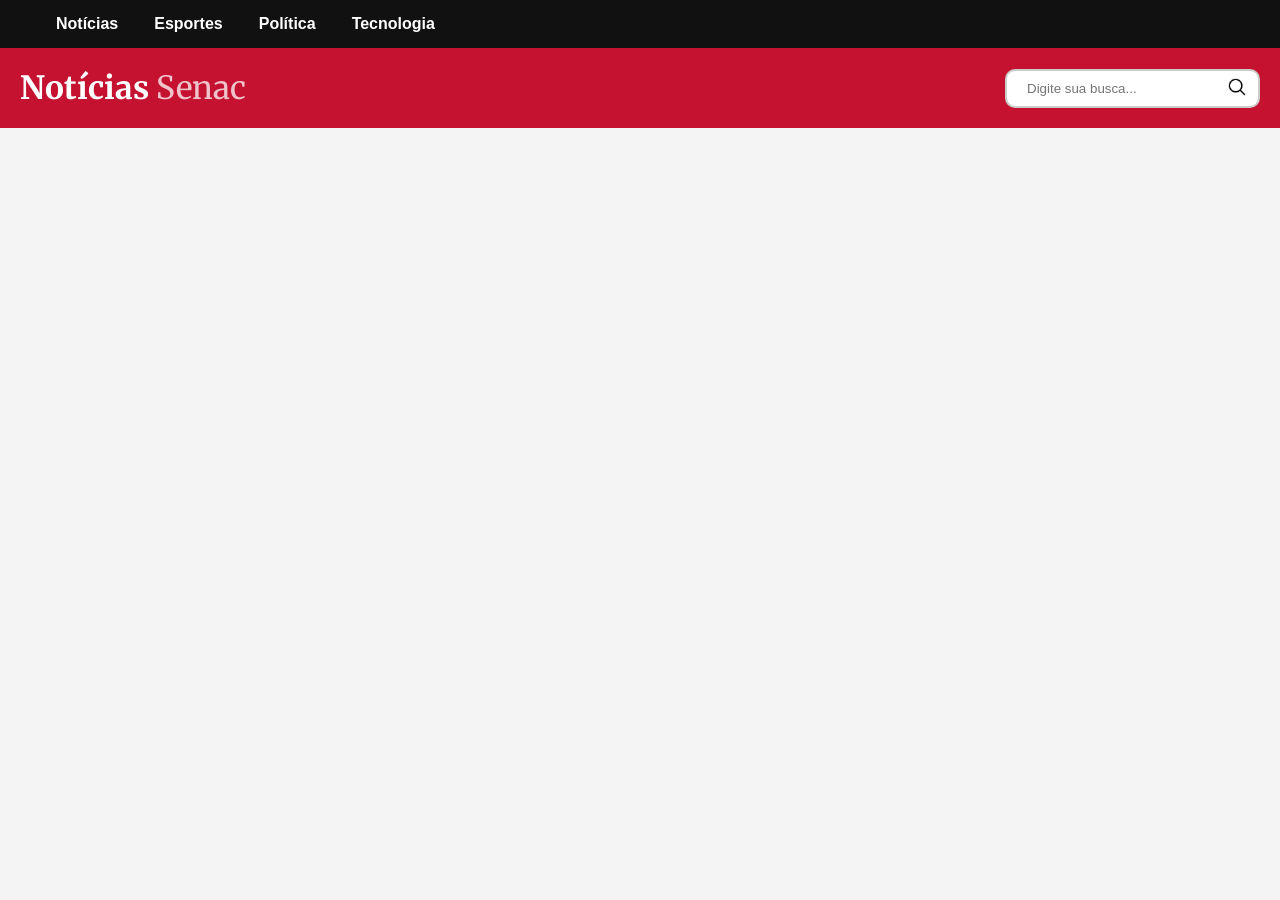
==== index.html @ e5402683 "feat: adiciona header, nav e formulário de busca" ====
<!DOCTYPE html>
<html lang="pt-BR">

<head>
    <meta charset="UTF-8">
    <meta name="viewport" content="width=device-width, initial-scale=1.0">
    <title>Notícias Senac</title>
    <link rel="stylesheet" href="styles/style.css">
    <link rel="preconnect" href="https://fonts.googleapis.com">
    <link rel="preconnect" href="https://fonts.gstatic.com" crossorigin>
    <link
        href="https://fonts.googleapis.com/css2?family=Merriweather:wght@400;700;900&family=Source+Sans+3:wght@400;600&display=swap"
        rel="stylesheet">
</head>

<body>
    <nav aria-label="Navegação principal">
        <ul>
            <li><a href="#">Notícias</a></li>
            <li><a href="#">Esportes</a></li>
            <li><a href="#">Política</a></li>
            <li><a href="#">Tecnologia</a></li>
        </ul>
    </nav>

    <header>
        <h1>Notícias <span>Senac</span></h1>
        <form role="search" aria-label="Buscar notícias">
            <label for="busca">Buscar Notícias</label>
            <input type="search" 
            id="busca" 
            name="busca" 
            placeholder="Digite sua busca..." 
            required 
            autocomplete="off"
            >
            <button>
                <img src="imagens/lupa.png" alt="Ícone de lupa">
            </button>
        </form>
    </header>
</body>

</html>
---- styles/style.css ----
*{
    padding: 0px;
    margin: 0px;
    font-family: 'Inter', sans-serif;
}

body{
    background-color: #F4F4F4;
}

nav{
    background-color: #111;
    padding: 15px 40px;
}

nav a{
    color: white;
    text-decoration: none;
    padding: 10px 16px;
    font-size: 16px;
    font-weight: 600;
    transition: 0.2 ease;
}

nav a:hover{
    background-color: #C41230;
    border-radius: 10px;
}

nav ul{
    display: flex;
    gap: 4px;
    list-style: none;
}

header{
    background-color: #C41230;
    color: white;
    padding: 20px;
    display: flex;
    align-items: center;
    justify-content: space-between;
    
}

header h1{
    font-family: 'Merriweather', Georgia, serif;
}

header h1 span {
    color: rgba(255,255,255,0.75);
    font-weight: 400;
    font-family: 'Merriweather', Georgia, serif;
    
}

header form{
    display: flex;
    align-items: center;
    gap: 0px;
}

header form label{
    width: 1px;
    height: 1px;
    overflow: hidden;
    clip: rect(0,0,0,0);
}

header form input{
    border-radius: 10px 0 0 10px;
    padding: 10px 20px;
    border: 2px solid #ccc;
    margin: 0px;
    border-right: none;
    outline: none;
    
}

header form button img{
    width: 22px;
}

header form button{
    background-color: white;
    border: 2px solid #ccc;
    border-left: none;
    border-radius: 0 10px 10px 0;
    padding: 5px 10px;
    cursor: pointer;
}
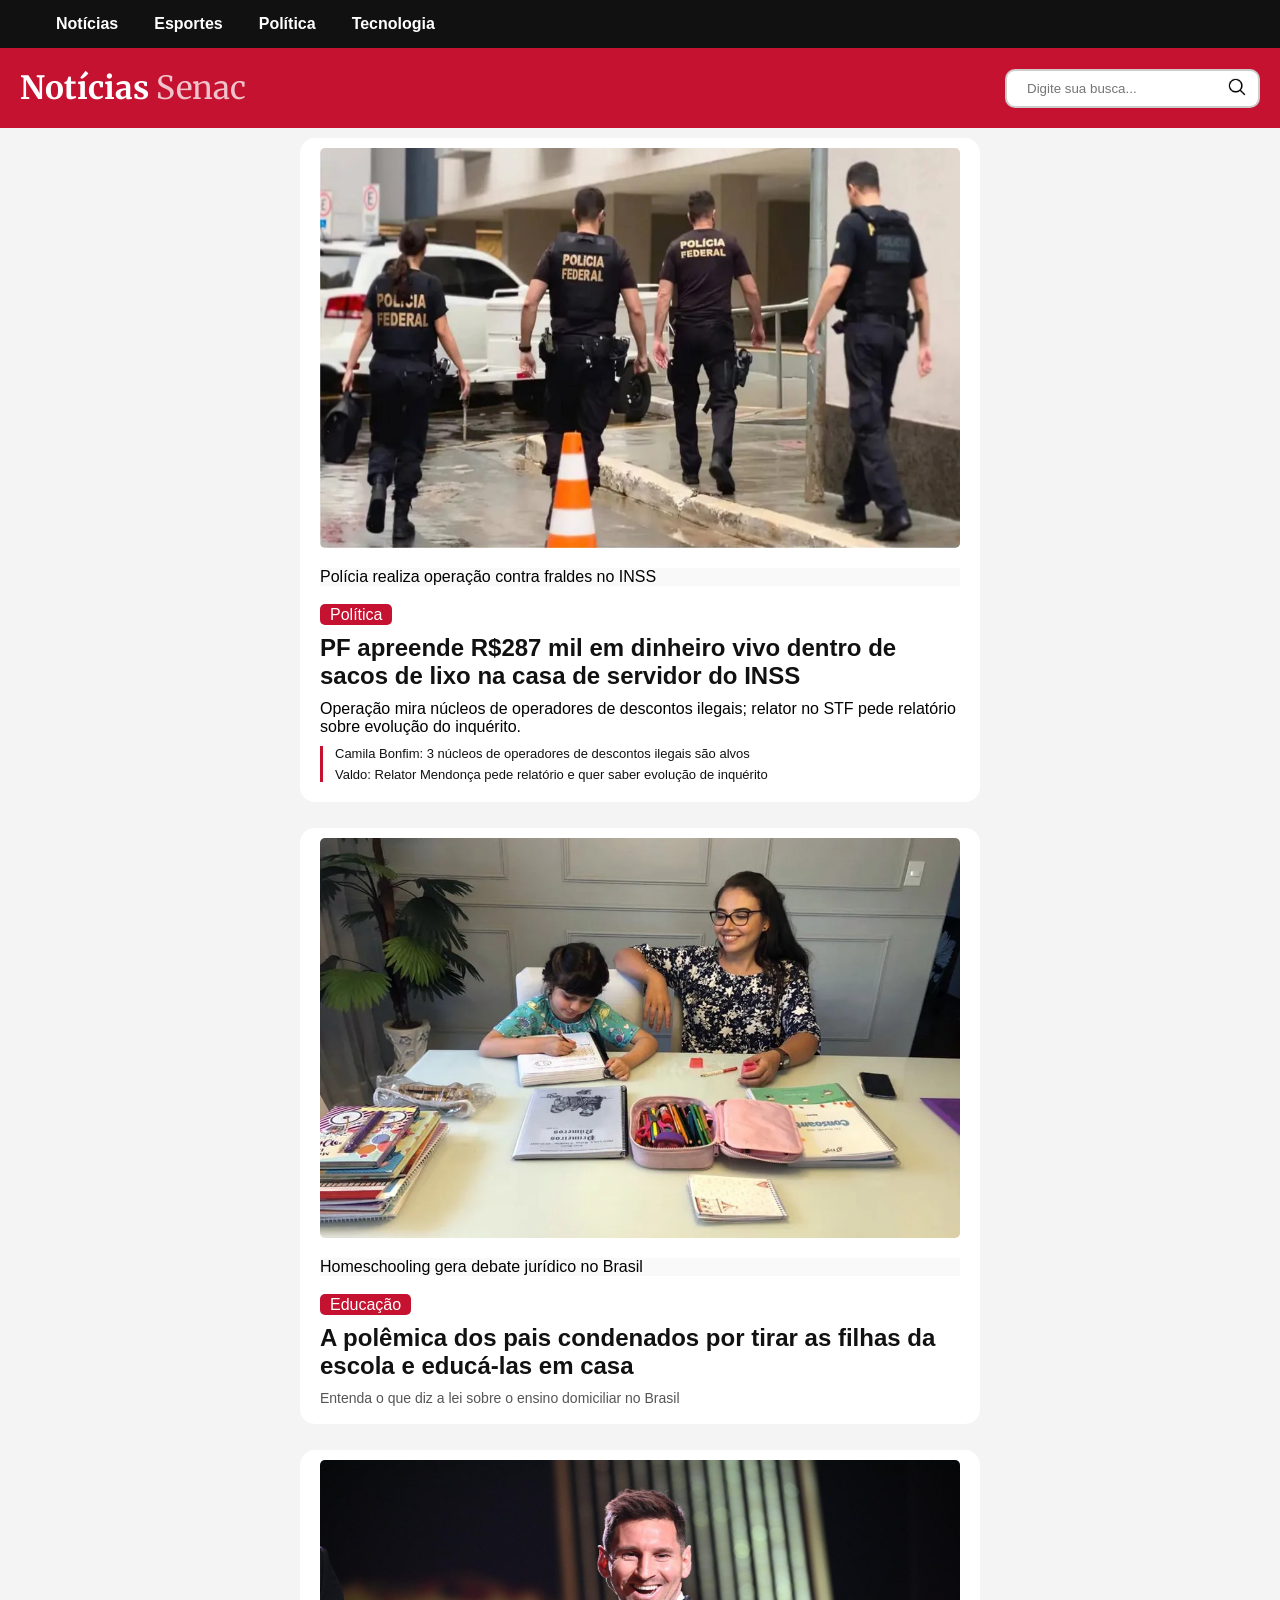
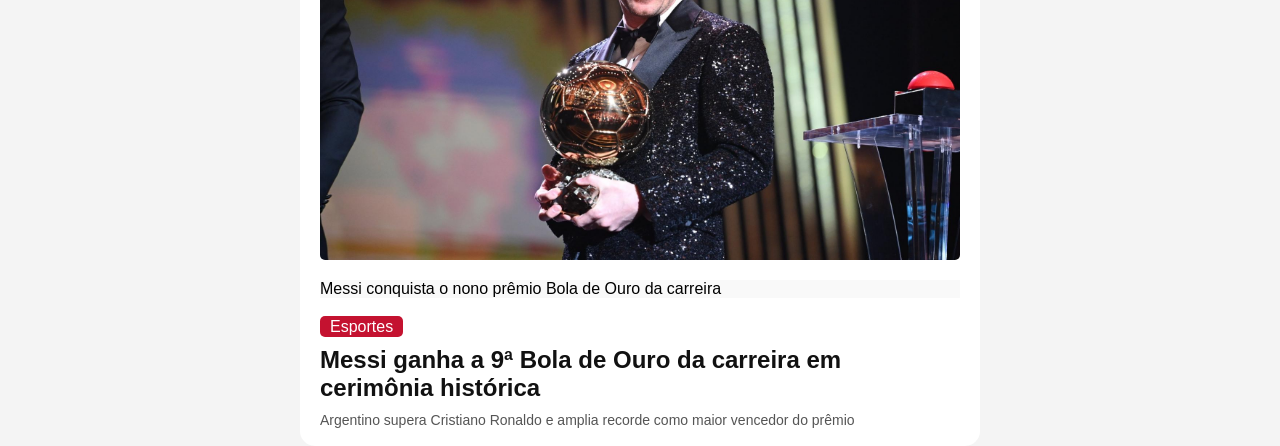
==== commit 9834dc92: "Adiciona sections e articles da página inicial" ====
--- a/index.html
+++ b/index.html
@@ -27,18 +27,65 @@
         <h1>Notícias <span>Senac</span></h1>
         <form role="search" aria-label="Buscar notícias">
             <label for="busca">Buscar Notícias</label>
-            <input type="search" 
-            id="busca" 
-            name="busca" 
-            placeholder="Digite sua busca..." 
-            required 
-            autocomplete="off"
-            >
+            <input type="search" id="busca" name="busca" placeholder="Digite sua busca..." required autocomplete="off">
             <button>
-                <img src="imagens/lupa.png" alt="Ícone de lupa">
+                <img src="imagens/lupa.png" alt="">
             </button>
         </form>
     </header>
+    <main>
+        <section aria-label="Principais notícias">
+            <article class="card-principal">
+                <figure>
+                    <img src="imagens/policia-federal.jpeg" alt="Sacos de lixo com dinheiro apreendido pela Polícia Federal em operação no INSS">
+                    <figcaption>Polícia realiza operação contra fraldes no INSS</figcaption>
+                </figure>
+                <div class="card-conteudo">
+                    <span class="categoria">Política</span>
+                    <h2>
+                        <a href="#">PF apreende R$287 mil em dinheiro vivo dentro de sacos de lixo na casa de servidor
+                            do INSS</a>
+                    </h2>
+                    <p>Operação mira núcleos de operadores de descontos ilegais; relator no STF pede relatório sobre
+                        evolução do inquérito.</p>
+                    <ul>
+                        <li>
+                            <a href="">Camila Bonfim: 3 núcleos de operadores de descontos ilegais são alvos</a>
+                        </li>
+                        <li>
+                            <a href="#">Valdo: Relator Mendonça pede relatório e quer saber evolução de inquérito</a>
+                        </li>
+                    </ul>
+                </div>
+            </article>
+            <article class="card-principal">
+                <figure>
+                    <img src="imagens/foto-homeschooling.jpeg" alt="Criança estudando em casa com livros na mesa e um responsável ao lado">
+                    <figcaption>Homeschooling gera debate jurídico no Brasil</figcaption>
+                </figure>
+                <div class="card-conteudo">
+                    <span class="categoria">Educação</span>
+                    <h2>
+                        <a href="#">A polêmica dos pais condenados por tirar as filhas da escola e educá-las em casa</a>
+                    </h2>
+                    <h3>Entenda o que diz a lei sobre o ensino domiciliar no Brasil</h3>
+                </div>
+            </article>
+            <article class="card-principal">
+                <figure>
+                    <img src="imagens/messi.jpg" alt="Messi erguendo a taça da Bola de Ouro pela nona vez">
+                    <figcaption>Messi conquista o nono prêmio Bola de Ouro da carreira</figcaption>
+                </figure>
+                <div class="card-conteudo">
+                    <span class="categoria">Esportes</span>
+                    <h2>
+                        <a href="#">Messi ganha a 9ª Bola de Ouro da carreira em cerimônia histórica</a>
+                    </h2>
+                    <h3>Argentino supera Cristiano Ronaldo e amplia recorde como maior vencedor do prêmio</h3>
+                </div>
+            </article>
+        </section>
+    </main>
 </body>
 
 </html>
--- a/styles/style.css
+++ b/styles/style.css
@@ -19,7 +19,7 @@
     padding: 10px 16px;
     font-size: 16px;
     font-weight: 600;
-    transition: 0.2 ease;
+    transition: 0.2s ease;
 }
 
 nav a:hover{
@@ -88,4 +88,84 @@
     border-radius: 0 10px 10px 0;
     padding: 5px 10px;
     cursor: pointer;
+}
+
+section{
+    display: flex;
+    flex-direction: column;
+    align-items: center;
+    justify-content: center;
+    gap: 16px;
+    
+}
+
+.card-principal{
+    background-color: white;
+    padding: 10px 20px;
+    margin-top: 10px;
+    width: 50%;
+    border-radius: 15px;
+}
+
+.card-principal img{
+    width: 100%;
+    height: 400px;
+    display: block;
+    border-radius: 5px;
+}
+
+.card-principal figure{
+    display: flex;
+    flex-direction: column;
+    gap: 20px;
+}
+
+.card-principal figcaption{
+    margin-bottom: 20px;
+    background-color: #F9F9F9;
+}
+
+.categoria{
+    background-color: #C41230;
+    color: white;
+    border-radius: 5px;
+    padding: 2px 10px;
+}
+
+.card-conteudo a{
+    text-decoration: none;
+    color: #111;
+}
+
+.card-conteudo a:hover{
+    color: #C41230;
+    text-decoration: underline;
+}
+
+.card-conteudo h2{
+    margin: 10px 0px;
+}
+
+.card-conteudo p{
+    margin: 10px 0px;
+}
+
+.card-conteudo ul{
+    list-style: none;
+    border-left: 3px solid #C41230;
+    padding-left: 12px;
+    margin-bottom: 10px;
+}
+
+.card-conteudo ul li {
+    margin-bottom: 6px;
+    font-size: 13px;
+    color: #555;
+}
+
+.card-conteudo h3{
+    font-size: 14px;
+    color: #555;
+    font-weight: normal;
+    margin-bottom: 8px;
 }
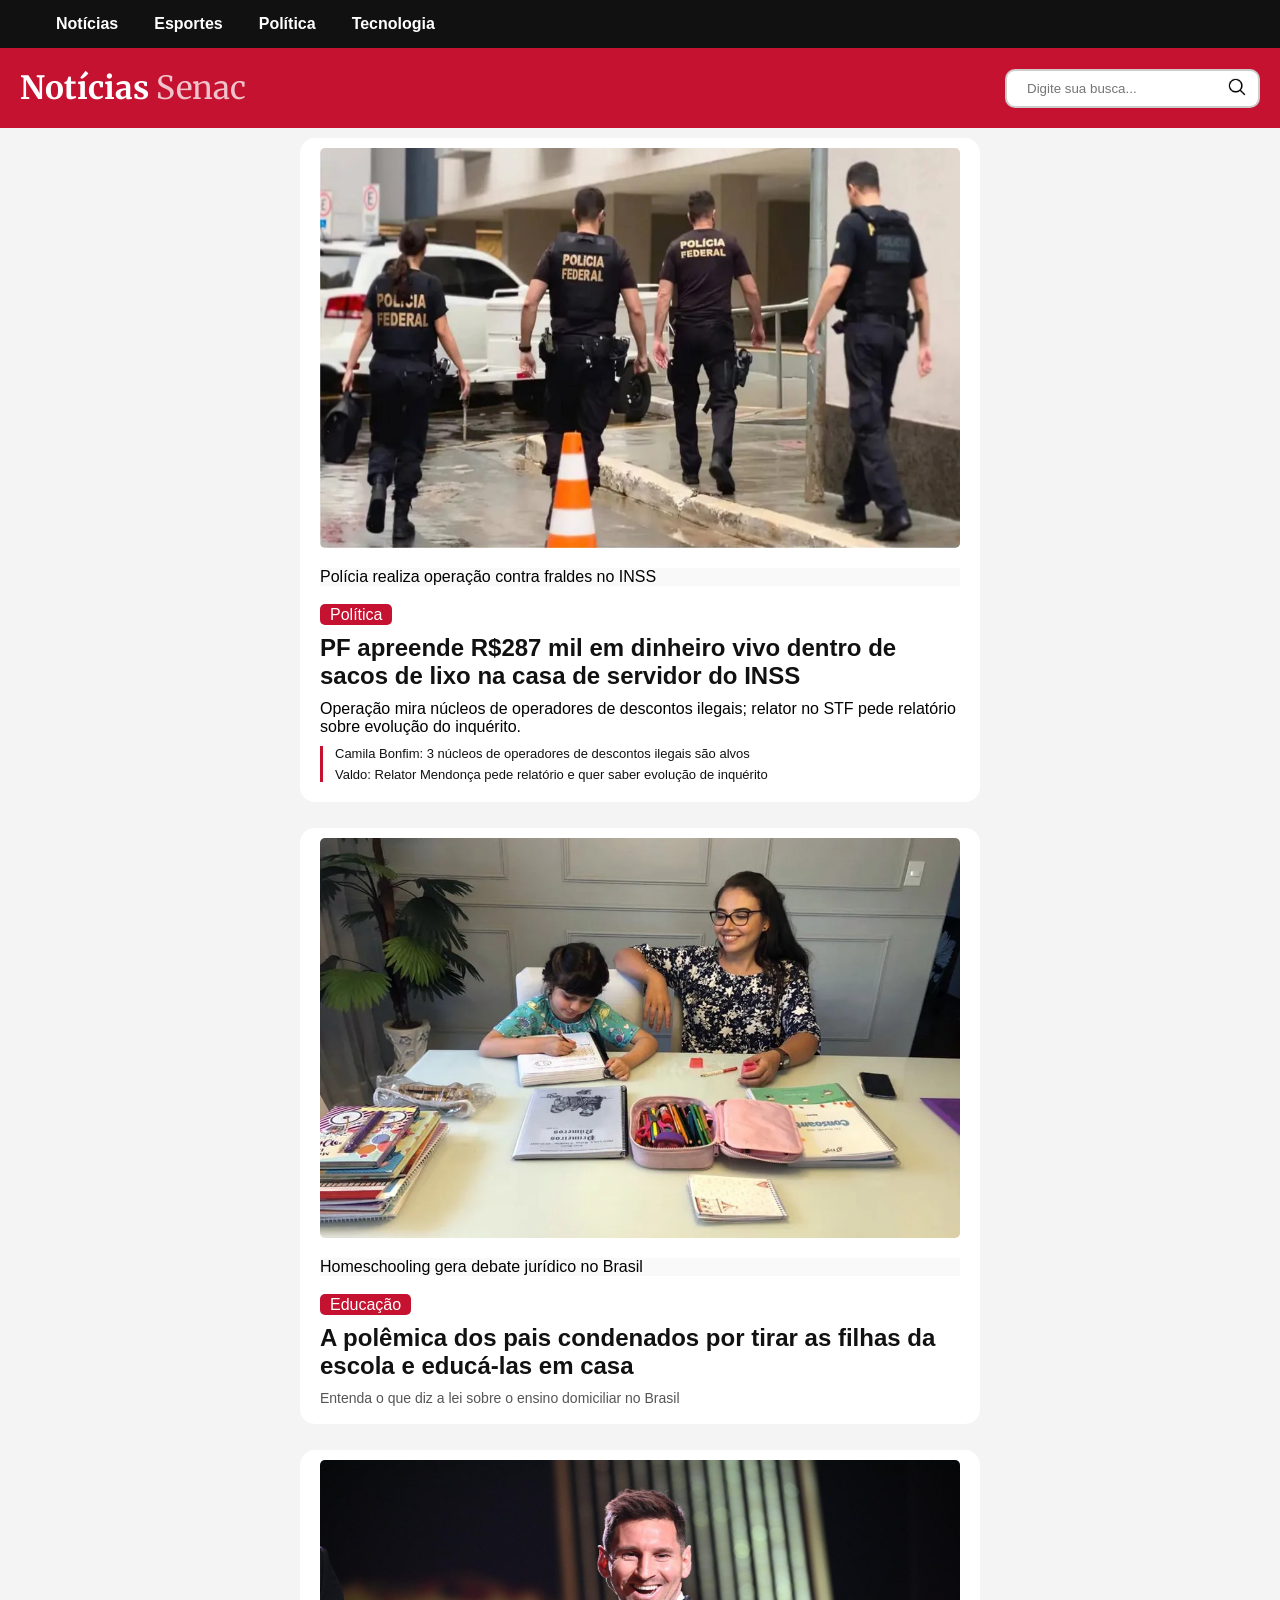
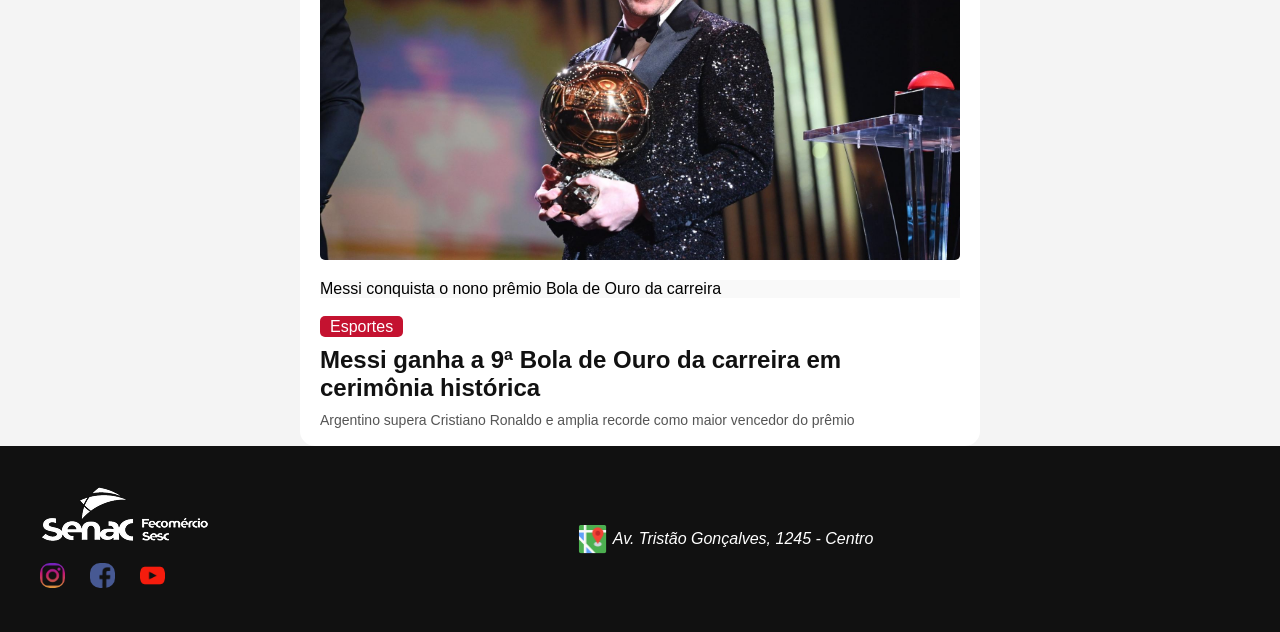
==== commit af3388ac: "feat: Adicionando footer" ====
--- a/index.html
+++ b/index.html
@@ -86,6 +86,33 @@
             </article>
         </section>
     </main>
+    <footer>
+        <div class="links-sociais">
+            <img src="imagens/logo-senac.png" alt="Logo do Senac" class="logo-senac">
+            <ul>
+                <li>
+                    <a href="https://www.instagram.com/senacce/" target="_blank">
+                        <img src="imagens/instagram.png" alt="Logo do Instagram">
+                    </a>
+                </li>
+                <li>
+                    <a href="https://www.facebook.com/senacceara/?locale=pt_BR" target="_blank">
+                        <img src="imagens/facebook.png" alt="Logo do Facebook">
+                    </a>
+                </li>
+                <li>
+                    <a href="https://www.youtube.com/@Senacceoficial" target="_blank">
+                        <img src="imagens/youtube.png" alt="Logo do Youtube">
+                    </a>
+                </li>
+            </ul>
+        </div>
+        <address>
+            <img src="imagens/endereco.png" alt="Ícone de mapa">
+            <p>Av. Tristão Gonçalves, 1245 - Centro</p>
+        </address>
+        <div></div>
+    </footer>
 </body>
 
 </html>
--- a/styles/style.css
+++ b/styles/style.css
@@ -168,4 +168,49 @@
     color: #555;
     font-weight: normal;
     margin-bottom: 8px;
+}
+
+footer{
+    display: flex;
+    justify-content: space-between;
+    gap: 15px;
+    background-color: #111;
+    color: white;
+    padding: 40px 40px;
+}
+
+footer img{
+    width: 20%;
+}
+
+footer a img{
+    width: 50%;
+    border-radius: 10px;
+}
+
+.links-sociais ul{
+    display: flex;
+    list-style: none;
+    width: 150px;
+}
+
+.links-sociais{
+    display: flex;
+    flex-direction: column;
+    gap: 20px;
+}
+
+.logo-senac{
+    width: 100%;
+}
+
+footer address{
+    display: flex;
+    align-items: center;
+    justify-content: center;
+}   
+
+footer address img{
+    width: 4%;
+    margin-right: 5px;
 }
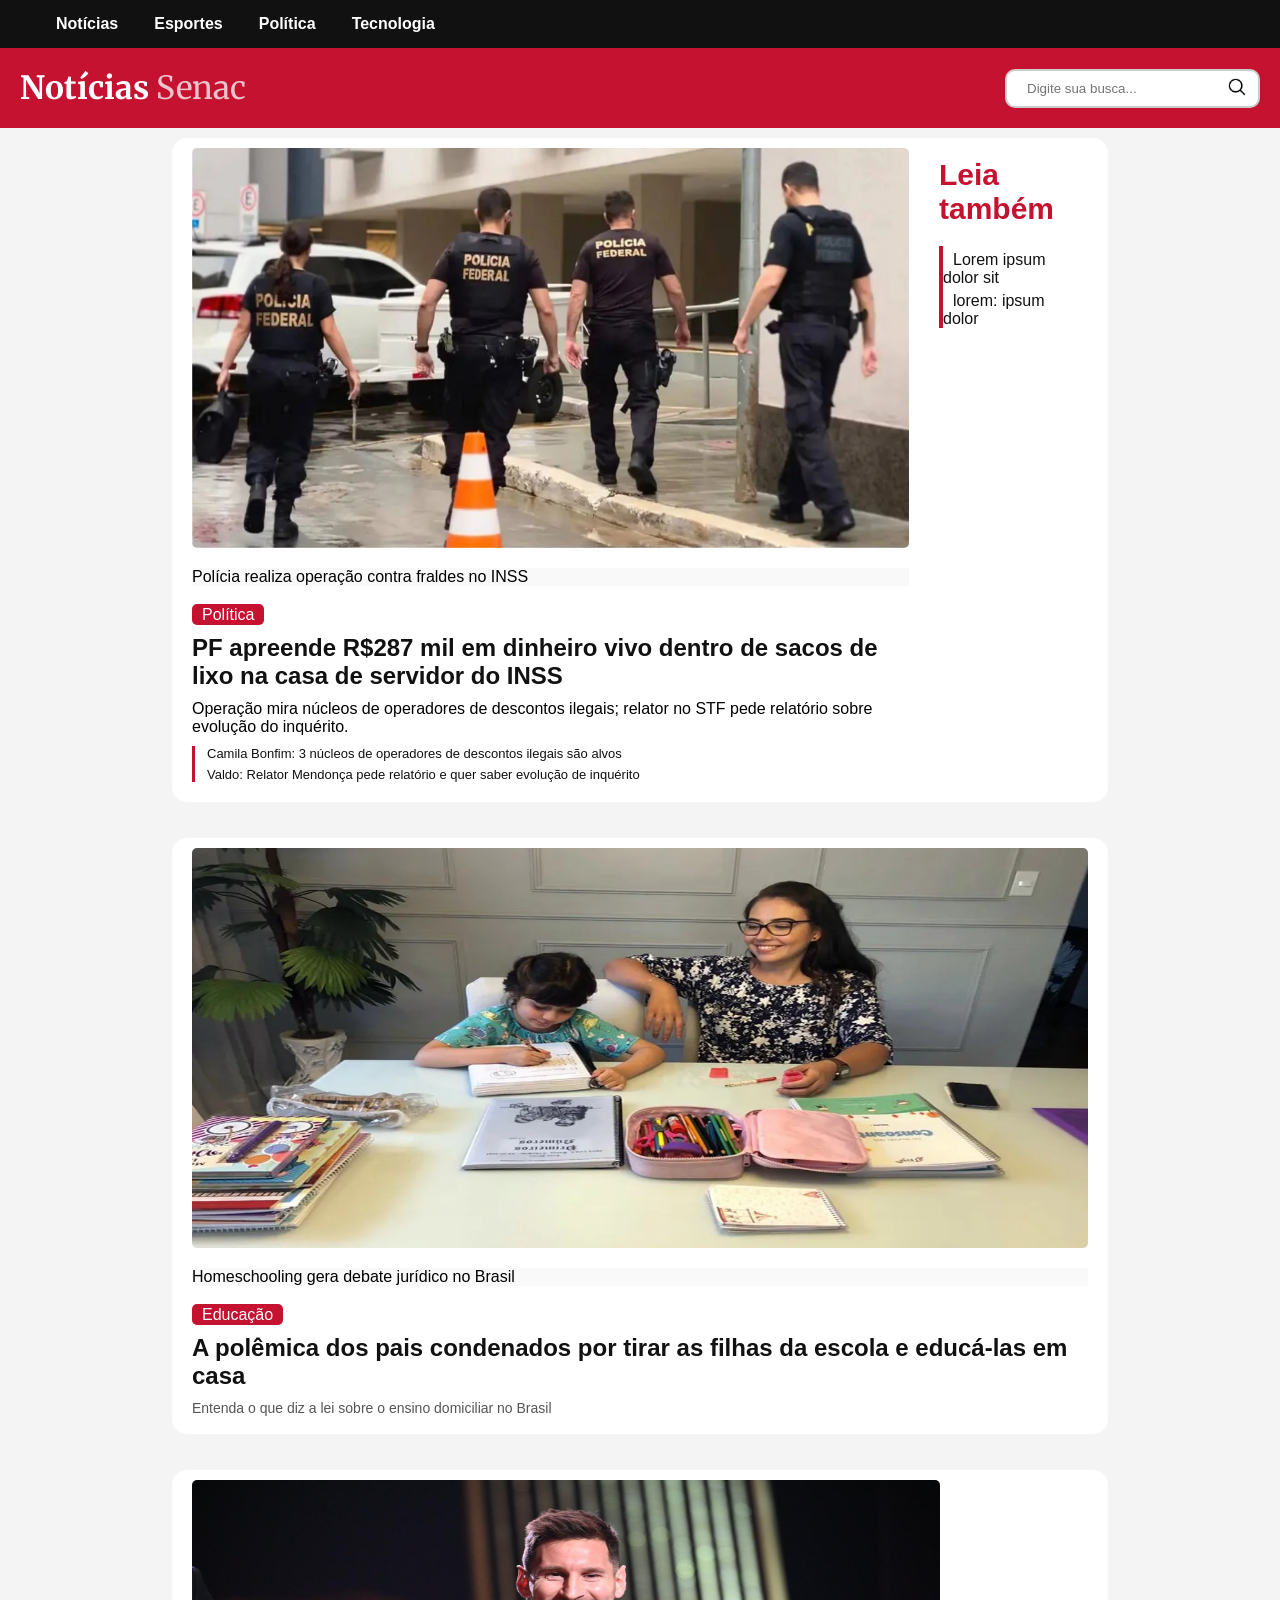
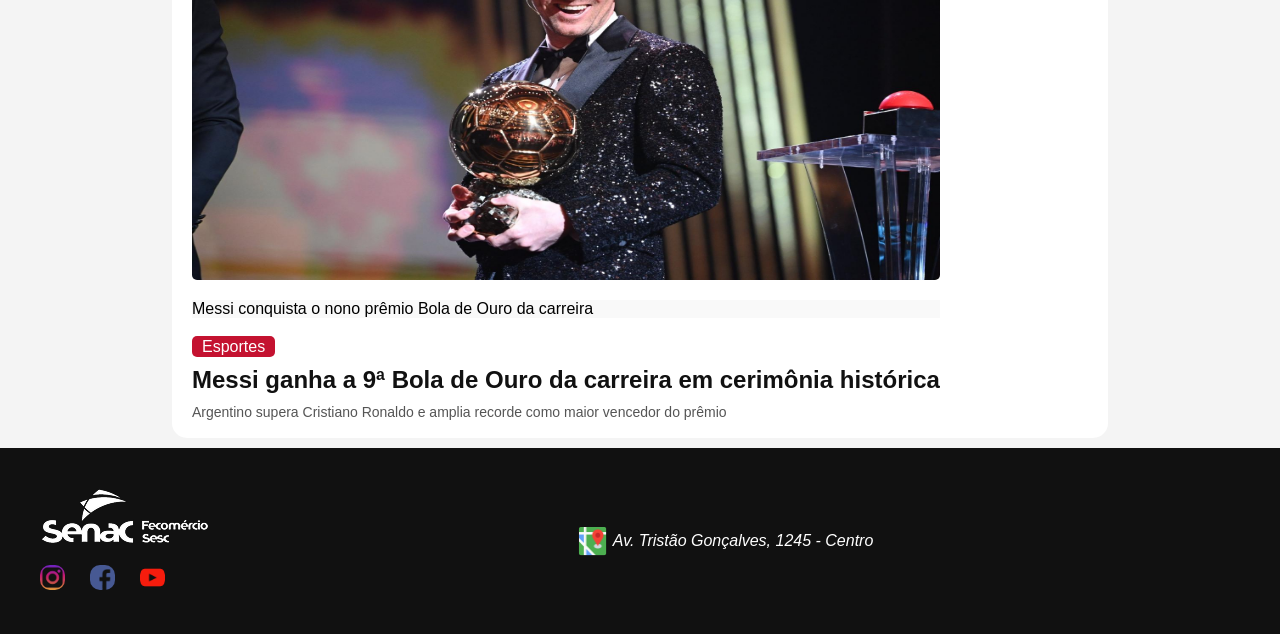
==== commit d7e8f9ac: "feat: Adicionando aside" ====
--- a/index.html
+++ b/index.html
@@ -36,11 +36,11 @@
     <main>
         <section aria-label="Principais notícias">
             <article class="card-principal">
-                <figure>
-                    <img src="imagens/policia-federal.jpeg" alt="Sacos de lixo com dinheiro apreendido pela Polícia Federal em operação no INSS">
-                    <figcaption>Polícia realiza operação contra fraldes no INSS</figcaption>
-                </figure>
                 <div class="card-conteudo">
+                    <figure>
+                        <img src="imagens/policia-federal.jpeg" alt="Sacos de lixo com dinheiro apreendido pela Polícia Federal em operação no INSS">
+                        <figcaption>Polícia realiza operação contra fraldes no INSS</figcaption>
+                    </figure>
                     <span class="categoria">Política</span>
                     <h2>
                         <a href="#">PF apreende R$287 mil em dinheiro vivo dentro de sacos de lixo na casa de servidor
@@ -50,20 +50,31 @@
                         evolução do inquérito.</p>
                     <ul>
                         <li>
-                            <a href="">Camila Bonfim: 3 núcleos de operadores de descontos ilegais são alvos</a>
+                            <a href="#">Camila Bonfim: 3 núcleos de operadores de descontos ilegais são alvos</a>
                         </li>
                         <li>
                             <a href="#">Valdo: Relator Mendonça pede relatório e quer saber evolução de inquérito</a>
                         </li>
                     </ul>
                 </div>
+                <aside>
+                    <h2>Leia também</h2>
+                    <ul>
+                        <li>
+                            <a href="">Lorem ipsum dolor sit</a>
+                        </li>
+                        <li>
+                            <a href="">lorem: ipsum dolor</a>
+                        </li>
+                    </ul>
+                </aside>
             </article>
             <article class="card-principal">
-                <figure>
-                    <img src="imagens/foto-homeschooling.jpeg" alt="Criança estudando em casa com livros na mesa e um responsável ao lado">
-                    <figcaption>Homeschooling gera debate jurídico no Brasil</figcaption>
-                </figure>
                 <div class="card-conteudo">
+                    <figure>
+                        <img src="imagens/foto-homeschooling.jpeg" alt="Criança estudando em casa com livros na mesa e um responsável ao lado">
+                        <figcaption>Homeschooling gera debate jurídico no Brasil</figcaption>
+                    </figure>
                     <span class="categoria">Educação</span>
                     <h2>
                         <a href="#">A polêmica dos pais condenados por tirar as filhas da escola e educá-las em casa</a>
@@ -72,11 +83,11 @@
                 </div>
             </article>
             <article class="card-principal">
-                <figure>
-                    <img src="imagens/messi.jpg" alt="Messi erguendo a taça da Bola de Ouro pela nona vez">
-                    <figcaption>Messi conquista o nono prêmio Bola de Ouro da carreira</figcaption>
-                </figure>
                 <div class="card-conteudo">
+                    <figure>
+                        <img src="imagens/messi.jpg" alt="Messi erguendo a taça da Bola de Ouro pela nona vez">
+                        <figcaption>Messi conquista o nono prêmio Bola de Ouro da carreira</figcaption>
+                    </figure>
                     <span class="categoria">Esportes</span>
                     <h2>
                         <a href="#">Messi ganha a 9ª Bola de Ouro da carreira em cerimônia histórica</a>
--- a/styles/style.css
+++ b/styles/style.css
@@ -101,9 +101,11 @@
 
 .card-principal{
     background-color: white;
+    display: flex;
+    gap: 20px;
     padding: 10px 20px;
-    margin-top: 10px;
-    width: 50%;
+    margin: 10px 0px 10px 0px;
+    width: 70%;
     border-radius: 15px;
 }
 
@@ -170,6 +172,36 @@
     margin-bottom: 8px;
 }
 
+aside{
+    margin: 10px;
+    display: flex;
+    width: 23%;
+    flex-direction: column;
+    height: 20%;
+    gap: 20px;
+}
+
+aside h2{
+    color: #C41230;
+    font-size: 30px;
+}
+
+aside a{
+    text-decoration: none;
+    color: #111;
+    text-align: center;
+    padding: 10px;
+}
+
+aside ul{
+    list-style: none;
+    border-left: 4px solid #C41230;
+}
+
+aside li{
+    margin-top: 5px;
+}
+
 footer{
     display: flex;
     justify-content: space-between;
